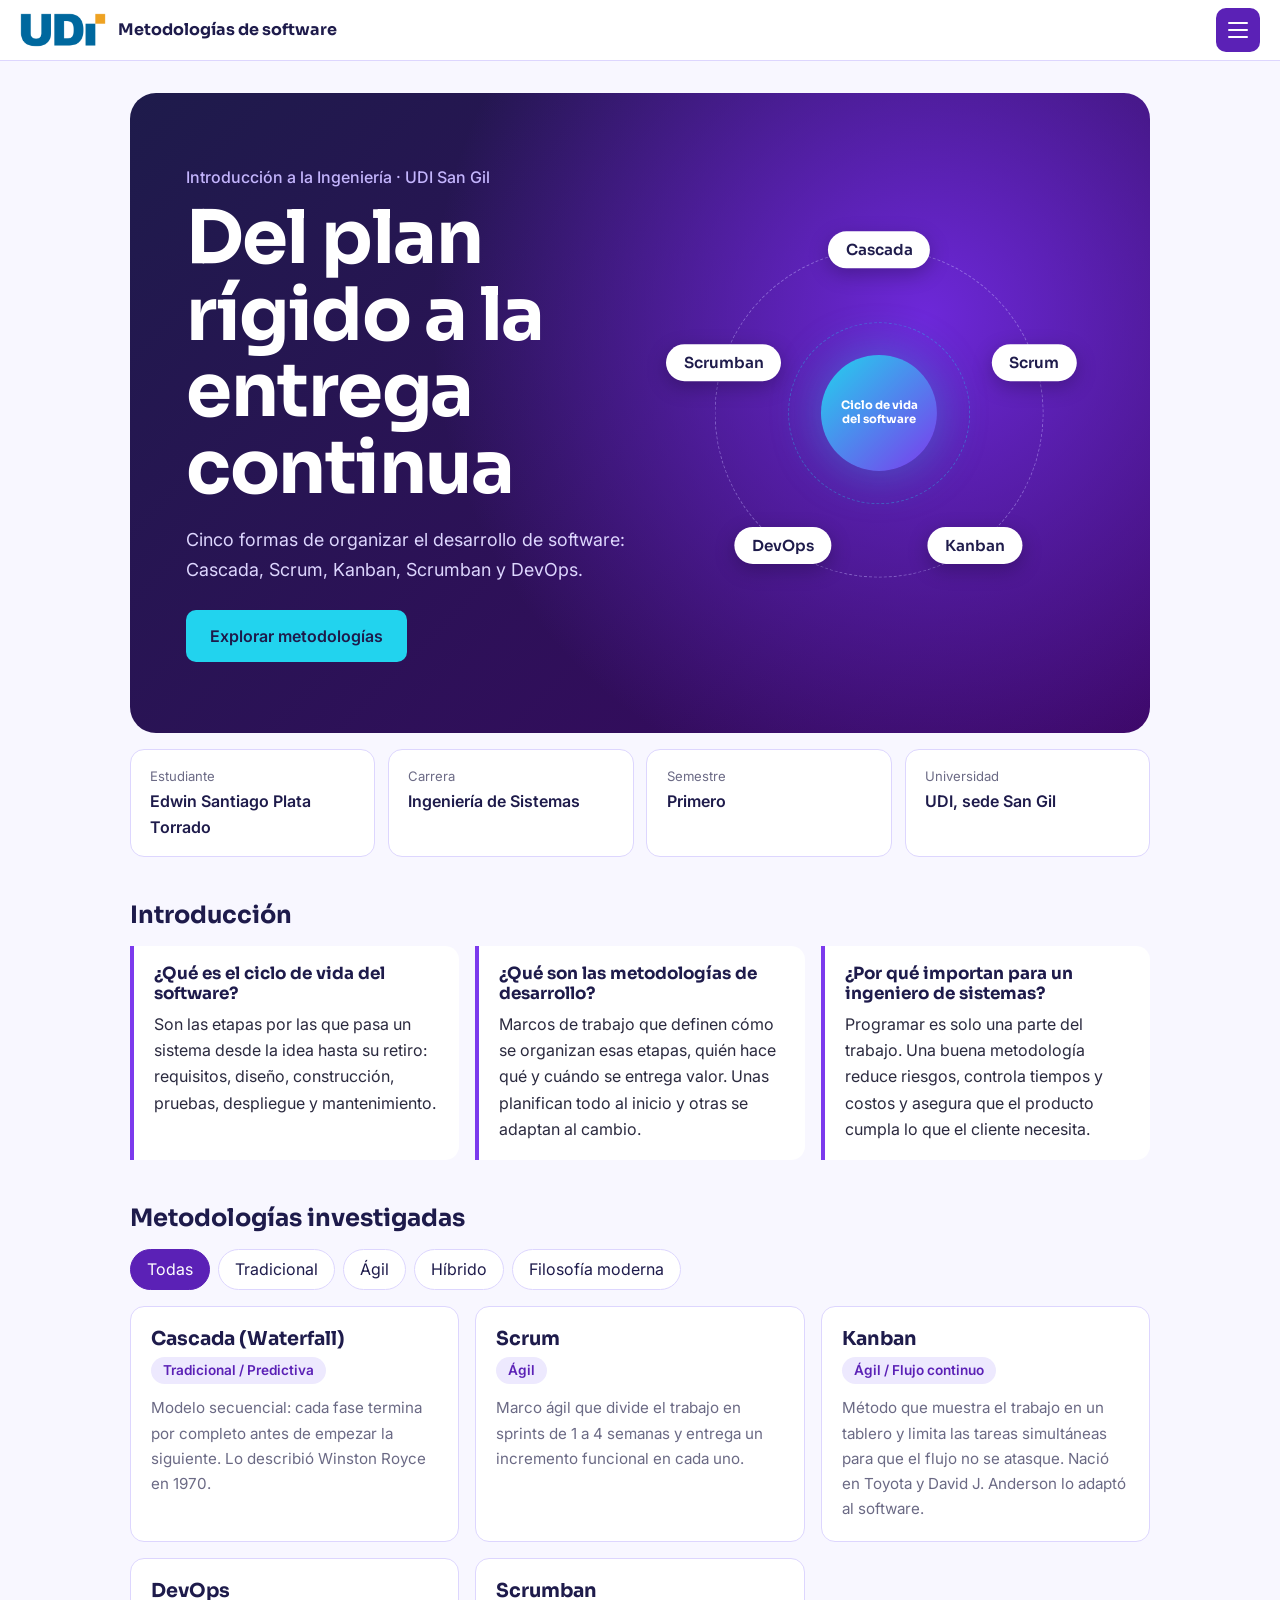
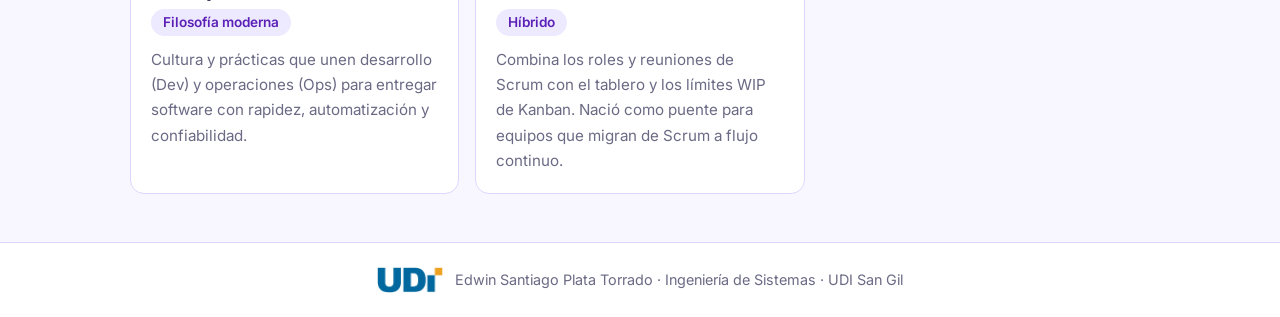
==== index.html @ 983fcc7c "Se hicieron las revisiones y modificaciones para subir el proyecto final a github." ====
<!DOCTYPE html>
<html lang="es">

<head>
    <meta charset="UTF-8">
    <meta name="viewport" content="width=device-width, initial-scale=1">
    <title>Inicio | Metodologías de software</title>
    <link rel="icon" type="image/png" href="assets/favicon.png">
    <link rel="preconnect" href="https://fonts.googleapis.com">
    <link rel="preconnect" href="https://fonts.gstatic.com" crossorigin>
    <link href="https://fonts.googleapis.com/css2?family=Sora:wght@500;700&family=Inter:wght@400;500;600&display=swap"
        rel="stylesheet">
    <link rel="stylesheet" href="css/base.css">
    <link rel="stylesheet" href="css/index.css">
</head>

<body>
    <header class="top">
        <a href="index.html" class="marca" aria-label="Ir al inicio">
            <img src="assets/udi-logo-recorte.png" alt="Logo de la UDI">
            <span>Metodologías de software</span>
        </a>
        <button id="burger" class="burger" aria-label="Abrir menú" aria-expanded="false"
            aria-controls="drawer"><i></i><i></i><i></i></button>
    </header>

    <div id="scrim" class="scrim"></div>
    <nav id="drawer" class="drawer" aria-label="Navegación principal">
        <label for="buscar" class="sr">Buscar en el sitio</label>
        <input id="buscar" type="search" placeholder="Buscar sprint, WIP, Scrum..." autocomplete="off">
        <div id="resultados" class="resultados"></div>
        <div class="lista">
            <a href="index.html" class="act" aria-current="page">Inicio</a>
            <span class="sep">Metodologías</span>
            <a href="cascada.html">Cascada (Waterfall)</a>
            <a href="scrum.html">Scrum</a>
            <a href="kanban.html">Kanban</a>
            <a href="devops.html">DevOps</a>
            <a href="scrumban.html">Scrumban</a>
            <span class="sep">Recursos</span>
            <a href="comparativa.html">Tabla comparativa</a>
            <a href="glosario.html">Glosario</a>
            <a href="referencias.html">Referencias</a>
        </div>
    </nav>

    <main>
        <section class="hero">
            <div class="hero-txt">
                <p class="lead">Introducción a la Ingeniería · UDI San Gil</p>
                <h1>Del plan rígido a la entrega continua</h1>
                <p>Cinco formas de organizar el desarrollo de software: Cascada, Scrum, Kanban, Scrumban y DevOps.</p>
                <a class="btn" href="#metodologias">Explorar metodologías</a>
            </div>
            <div class="orbita" aria-label="Las cinco metodologías en órbita">
                <div class="nucleo"><span>Ciclo de vida del software</span></div>
                <ul class="giro">
                    <li style="--i:0"><a href="cascada.html">Cascada</a></li>
                    <li style="--i:1"><a href="scrum.html">Scrum</a></li>
                    <li style="--i:2"><a href="kanban.html">Kanban</a></li>
                    <li style="--i:3"><a href="devops.html">DevOps</a></li>
                    <li style="--i:4"><a href="scrumban.html">Scrumban</a></li>
                </ul>
            </div>
        </section>
        <section class="ficha-fila" aria-label="Datos del estudiante">
            <div class="hv">
                <dl>
                    <dt>Estudiante</dt>
                    <dd>Edwin Santiago Plata Torrado</dd>
                </dl>
            </div>
            <div class="hv">
                <dl>
                    <dt>Carrera</dt>
                    <dd>Ingeniería de Sistemas</dd>
                </dl>
            </div>
            <div class="hv">
                <dl>
                    <dt>Semestre</dt>
                    <dd>Primero</dd>
                </dl>
            </div>
            <div class="hv">
                <dl>
                    <dt>Universidad</dt>
                    <dd>UDI, sede San Gil</dd>
                </dl>
            </div>
        </section>
        <section class="bloque">
            <h2>Introducción</h2>
            <div class="intro">
                <article class="hv">
                    <h3>¿Qué es el ciclo de vida del software?</h3>
                    <p>Son las etapas por las que pasa un sistema desde la idea hasta su retiro: requisitos, diseño,
                        construcción, pruebas, despliegue y mantenimiento.</p>
                </article>
                <article class="hv">
                    <h3>¿Qué son las metodologías de desarrollo?</h3>
                    <p>Marcos de trabajo que definen cómo se organizan esas etapas, quién hace qué y cuándo se entrega
                        valor. Unas planifican todo al inicio y otras se adaptan al cambio.</p>
                </article>
                <article class="hv">
                    <h3>¿Por qué importan para un ingeniero de sistemas?</h3>
                    <p>Programar es solo una parte del trabajo. Una buena metodología reduce riesgos, controla tiempos y
                        costos y asegura que el producto cumpla lo que el cliente necesita.</p>
                </article>
            </div>
        </section>
        <section class="bloque" id="metodologias">
            <h2>Metodologías investigadas</h2>
            <div class="chips" role="group" aria-label="Filtrar por enfoque"><button class="chip" data-g="Todas"
                    aria-pressed="true">Todas</button><button class="chip" data-g="Tradicional"
                    aria-pressed="false">Tradicional</button><button class="chip" data-g="Ágil"
                    aria-pressed="false">Ágil</button><button class="chip" data-g="Híbrido"
                    aria-pressed="false">Híbrido</button><button class="chip" data-g="Filosofía moderna"
                    aria-pressed="false">Filosofía moderna</button></div>
            <div class="grid"><a class="tarj" href="cascada.html" data-grupo="Tradicional">
                    <h3>Cascada (Waterfall)</h3><span class="tag">Tradicional / Predictiva</span>
                    <p>Modelo secuencial: cada fase termina por completo antes de empezar la siguiente. Lo describió
                        Winston Royce en 1970.</p>
                </a><a class="tarj" href="scrum.html" data-grupo="Ágil">
                    <h3>Scrum</h3><span class="tag">Ágil</span>
                    <p>Marco ágil que divide el trabajo en sprints de 1 a 4 semanas y entrega un incremento funcional en
                        cada uno.</p>
                </a><a class="tarj" href="kanban.html" data-grupo="Ágil">
                    <h3>Kanban</h3><span class="tag">Ágil / Flujo continuo</span>
                    <p>Método que muestra el trabajo en un tablero y limita las tareas simultáneas para que el flujo no
                        se atasque. Nació en Toyota y David J. Anderson lo adaptó al software.</p>
                </a><a class="tarj" href="devops.html" data-grupo="Filosofía moderna">
                    <h3>DevOps</h3><span class="tag">Filosofía moderna</span>
                    <p>Cultura y prácticas que unen desarrollo (Dev) y operaciones (Ops) para entregar software con
                        rapidez, automatización y confiabilidad.</p>
                </a><a class="tarj" href="scrumban.html" data-grupo="Híbrido">
                    <h3>Scrumban</h3><span class="tag">Híbrido</span>
                    <p>Combina los roles y reuniones de Scrum con el tablero y los límites WIP de Kanban. Nació como
                        puente para equipos que migran de Scrum a flujo continuo.</p>
                </a></div>
        </section>
    </main>

    <footer class="pie">
        <img src="assets/udi-logo-recorte.png" alt="">
        <p>Edwin Santiago Plata Torrado · Ingeniería de Sistemas · UDI San Gil</p>
    </footer>

    <script src="js/base.js"></script>
    <script src="js/index.js"></script>
</body>

</html>
---- css/base.css ----
:root{
  --tinta:#1E1B4B; --morado:#5B21B6; --violeta:#7C3AED; --lavanda:#EDE9FE; --niebla:#F8F7FF;
  --cian:#22D3EE; --texto:#2B2A3F; --suave:#6B6A85; --borde:#DDD6FE; --ok:#0F766E; --mal:#B4234B;
  --r:14px; --sombra:0 8px 24px rgba(91,33,182,.10);
}
*{box-sizing:border-box;margin:0}
html{scroll-behavior:smooth}
body{font-family:Inter,system-ui,sans-serif;color:var(--texto);background:var(--niebla);line-height:1.65;font-size:16px}
h1,h2,h3,h4{font-family:Sora,Inter,sans-serif;color:var(--tinta);line-height:1.2}
a{color:var(--morado)}
:focus-visible{outline:3px solid var(--cian);outline-offset:2px}
.sr{position:absolute;width:1px;height:1px;overflow:hidden;clip:rect(0 0 0 0)}

/* Encabezado */
.top{position:sticky;top:0;z-index:20;display:flex;align-items:center;justify-content:space-between;padding:.5rem 1.25rem;background:#fff;border-bottom:1px solid var(--borde)}
.marca{display:flex;align-items:center;gap:.75rem;text-decoration:none;color:var(--tinta);font-family:Sora,sans-serif;font-weight:700}
.marca img{height:34px;width:auto}
.burger{background:var(--morado);border:0;border-radius:10px;width:44px;height:44px;display:grid;place-content:center;gap:5px;cursor:pointer}
.burger i{display:block;width:20px;height:2px;background:#fff;border-radius:2px;transition:transform .25s}
.menu-abierto .burger i:nth-child(1){transform:translateY(7px) rotate(45deg)}
.menu-abierto .burger i:nth-child(2){opacity:0}
.menu-abierto .burger i:nth-child(3){transform:translateY(-7px) rotate(-45deg)}

/* Menú lateral con buscador */
.scrim{position:fixed;inset:0;background:rgba(30,27,75,.45);opacity:0;pointer-events:none;transition:opacity .25s;z-index:30}
.drawer{position:fixed;top:0;right:0;height:100%;width:min(340px,88vw);background:#fff;z-index:40;padding:1.25rem;overflow-y:auto;transform:translateX(100%);visibility:hidden;transition:transform .3s,visibility .3s;box-shadow:-12px 0 32px rgba(30,27,75,.18)}
.menu-abierto .drawer{transform:none;visibility:visible}
.menu-abierto .scrim{opacity:1;pointer-events:auto}
.drawer input,.filtro{width:100%;padding:.7rem 1rem;border:1.5px solid var(--borde);border-radius:10px;font:inherit;background:var(--niebla)}
.drawer input:focus,.filtro:focus{border-color:var(--violeta);outline:none;box-shadow:0 0 0 3px var(--lavanda)}
.resultados{margin:.5rem 0}
.resultados a{display:flex;justify-content:space-between;padding:.5rem .75rem;border-radius:8px;text-decoration:none;background:var(--lavanda);margin-bottom:.35rem;color:var(--tinta)}
.resultados small{color:var(--suave)}
.vacio{color:var(--suave);font-size:.9rem;padding:.5rem}
.lista a{display:block;padding:.6rem .75rem;border-radius:8px;text-decoration:none;color:var(--texto);border-left:3px solid transparent}
.lista a:hover{background:var(--niebla)}
.lista a.act{background:var(--lavanda);border-left-color:var(--violeta);font-weight:600;color:var(--morado)}
.sep{display:block;margin:1.1rem 0 .3rem;padding:0 .75rem;font-size:.85rem;color:var(--suave);font-weight:600}

/* Contenido */
main{max-width:1060px;margin:0 auto;padding:2rem 1.25rem 3rem;outline:none}
.bloque{margin-top:2.75rem}
.bloque>h2{font-size:1.5rem;margin-bottom:1rem}
.cab{padding:1.5rem 0 .5rem}
.cab h1{font-size:clamp(1.9rem,4vw,2.6rem);margin:.5rem 0}
.cab p{max-width:62ch;color:var(--suave);font-size:1.05rem}
.tag{display:inline-block;background:var(--lavanda);color:var(--morado);border-radius:99px;padding:.15rem .75rem;font-size:.85rem;font-weight:600}

/* Oscurecimiento al pasar el mouse*/
.hv{transition:background .3s,color .3s}
.hv:hover,.hv.on{background:var(--tinta);color:#fff}
.hv:hover :is(h2,h3,strong,span,p,li,dt,dd),.hv.on :is(h2,h3,strong,span,p,li,dt,dd){color:#fff;transition:color .3s}

.pie{display:flex;align-items:center;justify-content:center;gap:.8rem;padding:1.5rem 1rem;background:#fff;border-top:1px solid var(--borde);color:var(--suave);font-size:.9rem;text-align:center}
.pie img{height:26px}


.marca span{font-size:1rem}
@media (prefers-reduced-motion:reduce){*{transition:none!important;scroll-behavior:auto!important}}
---- css/index.css ----
.hero{display:grid;grid-template-columns:1.1fr 1fr;gap:2rem;align-items:center;min-height:min(80vh,640px);background:radial-gradient(circle at 78% 35%,#6D28D9 0,transparent 55%),linear-gradient(135deg,#1E1B4B,#3B0764);border-radius:26px;padding:clamp(1.5rem,5vw,3.5rem);color:#fff;overflow:hidden}
.hero .lead{color:#C4B5FD;font-weight:500}
.hero h1{color:#fff;font-size:clamp(2.4rem,6.5vw,4.6rem);line-height:1.04;letter-spacing:-.02em;margin:.6rem 0 1.2rem}
.hero-txt p:not(.lead){max-width:42ch;font-size:1.12rem;color:#DDD6FE}
.btn{display:inline-block;margin-top:1.6rem;background:var(--cian);color:var(--tinta);font-weight:600;padding:.8rem 1.5rem;border-radius:10px;text-decoration:none;transition:background .25s}
.btn:hover{background:#A5F3FC}
.orbita{--s:min(430px,84vw);--r:calc(var(--s)*.38);position:relative;width:var(--s);height:var(--s);justify-self:center}
.orbita::before,.orbita::after{content:"";position:absolute;border-radius:50%;border:1.5px dashed rgba(196,181,253,.45);top:50%;left:50%;translate:-50% -50%}
.orbita::before{width:calc(var(--r)*2);height:calc(var(--r)*2)}
.orbita::after{width:calc(var(--r)*1.1);height:calc(var(--r)*1.1);border-color:rgba(34,211,238,.35)}
.nucleo{position:absolute;top:50%;left:50%;translate:-50% -50%;width:calc(var(--s)*.27);height:calc(var(--s)*.27);border-radius:50%;background:linear-gradient(135deg,var(--cian),var(--violeta));display:grid;place-content:center;text-align:center;padding:.6rem;font:700 .72rem/1.2 Sora,sans-serif;color:#fff;box-shadow:0 0 50px rgba(34,211,238,.35)}
.giro{position:absolute;inset:0;padding:0;list-style:none;animation:giro 50s linear infinite}
.giro li{--a:calc(var(--i)*72deg - 90deg);position:absolute;top:50%;left:50%;transform:translate(-50%,-50%) rotate(var(--a)) translateX(var(--r)) rotate(calc(var(--a)*-1))}
.giro a{display:block;background:#fff;color:var(--tinta);font:600 .95rem Sora,sans-serif;padding:.55rem 1.1rem;border-radius:99px;text-decoration:none;box-shadow:0 6px 20px rgba(0,0,0,.25);animation:giro 50s linear infinite reverse;transition:background .25s}
.giro a:hover{background:var(--cian)}
.orbita:hover .giro,.orbita:hover .giro a{animation-play-state:paused}
@keyframes giro{to{transform:rotate(360deg)}}
.ficha-fila{display:grid;grid-template-columns:repeat(auto-fit,minmax(200px,1fr));gap:.8rem;margin-top:1rem}
.ficha-fila>div{background:#fff;border:1px solid var(--borde);border-radius:var(--r);padding:1rem 1.2rem}
.ficha-fila dt{font-size:.82rem;color:var(--suave)}
.ficha-fila dd{font-weight:600;color:var(--tinta)}
.intro{display:grid;gap:1rem;grid-template-columns:repeat(auto-fit,minmax(250px,1fr))}
.intro article{background:#fff;border-left:4px solid var(--violeta);padding:1.1rem 1.25rem;border-radius:0 var(--r) var(--r) 0}
.intro h3{font-size:1.05rem;margin-bottom:.4rem}
.grid{display:grid;gap:1rem;grid-template-columns:repeat(auto-fit,minmax(280px,1fr))}
.tarj{display:block;background:#fff;border:1px solid var(--borde);border-radius:var(--r);padding:1.25rem;text-decoration:none;color:var(--texto);transition:border-color .2s,transform .2s}
.tarj:hover{border-color:var(--violeta);transform:translateY(-3px)}
.tarj h3{font-size:1.2rem;margin-bottom:.4rem}
.tarj p{margin-top:.7rem;font-size:.95rem;color:var(--suave)}

.chips{display:flex;flex-wrap:wrap;gap:.5rem;margin-bottom:1rem}
.chip{border:1.5px solid var(--borde);background:#fff;color:var(--tinta);padding:.4rem 1rem;border-radius:99px;font:inherit;cursor:pointer}
.chip[aria-pressed="true"]{background:var(--morado);border-color:var(--morado);color:#fff}
.tarj[hidden]{display:none}
@media (max-width:760px){.hero{grid-template-columns:1fr;min-height:0}}
@media (prefers-reduced-motion:reduce){.giro,.giro a{animation:none}}
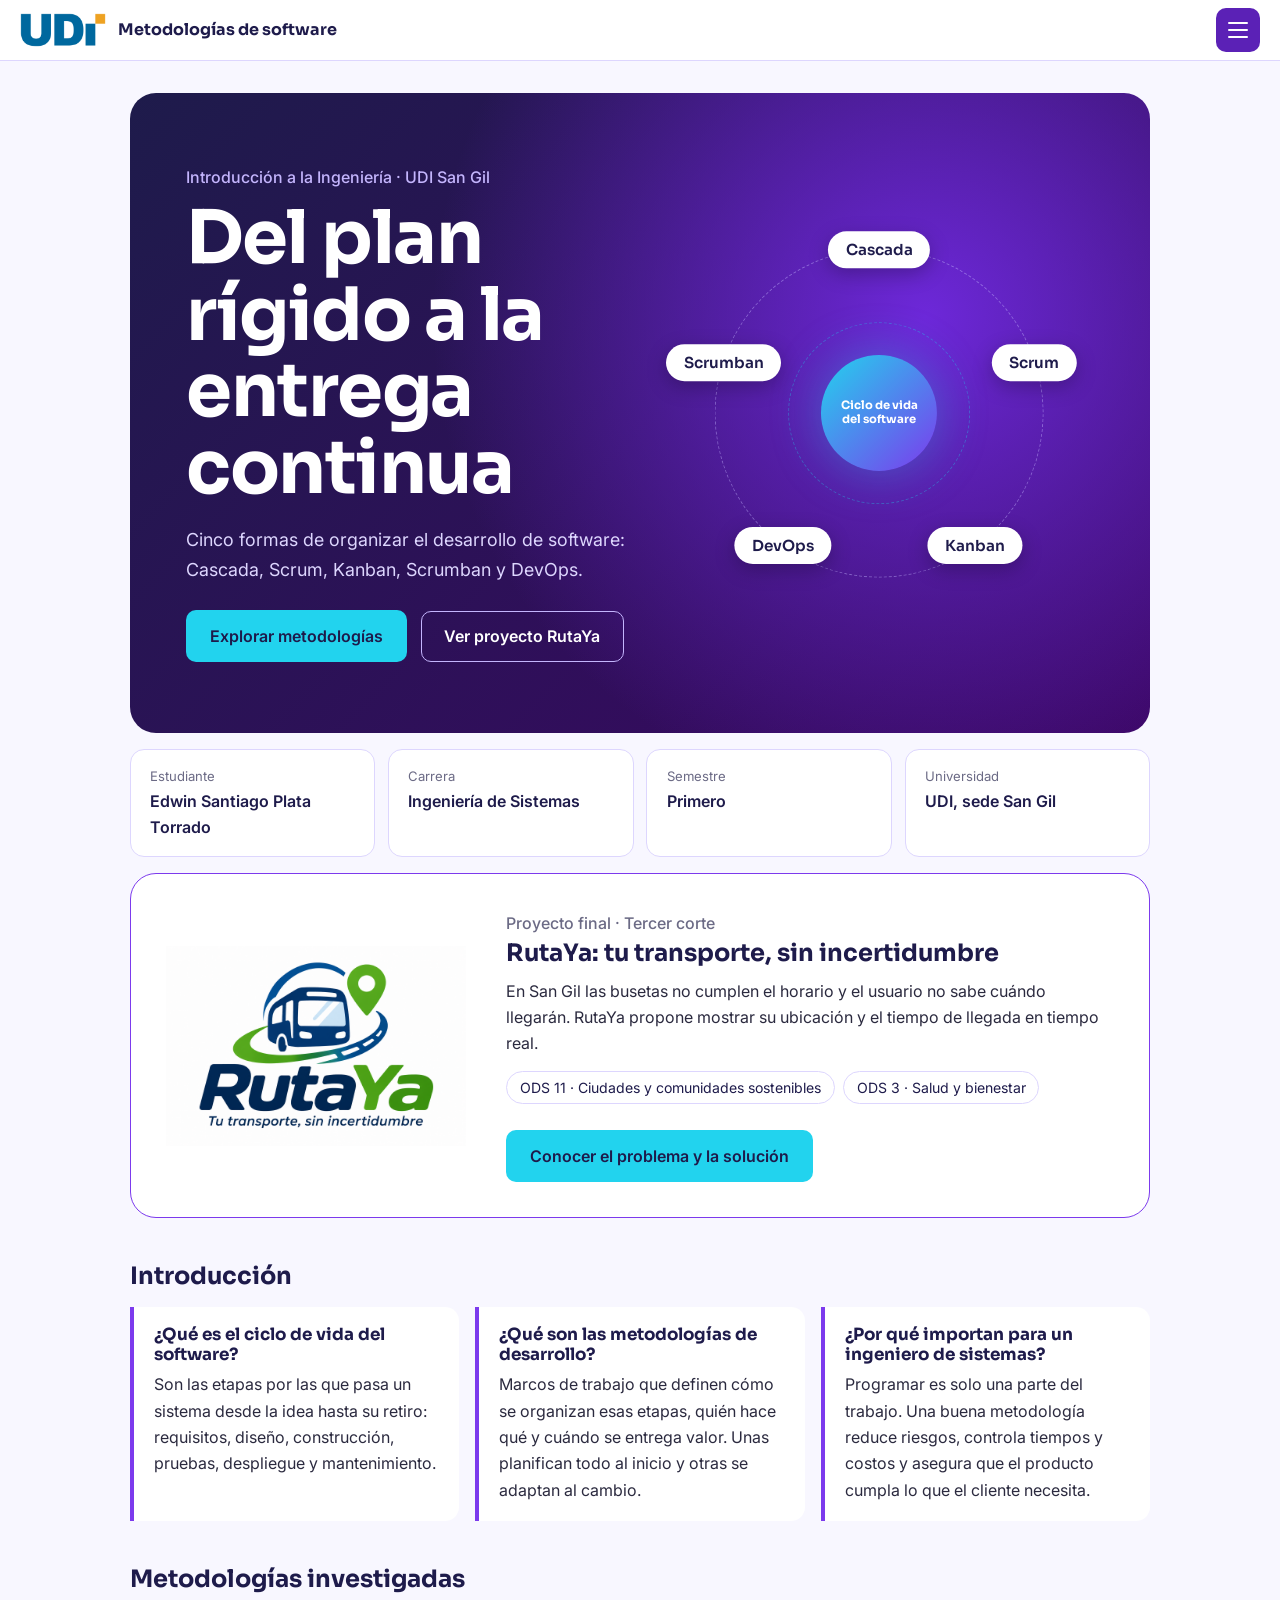
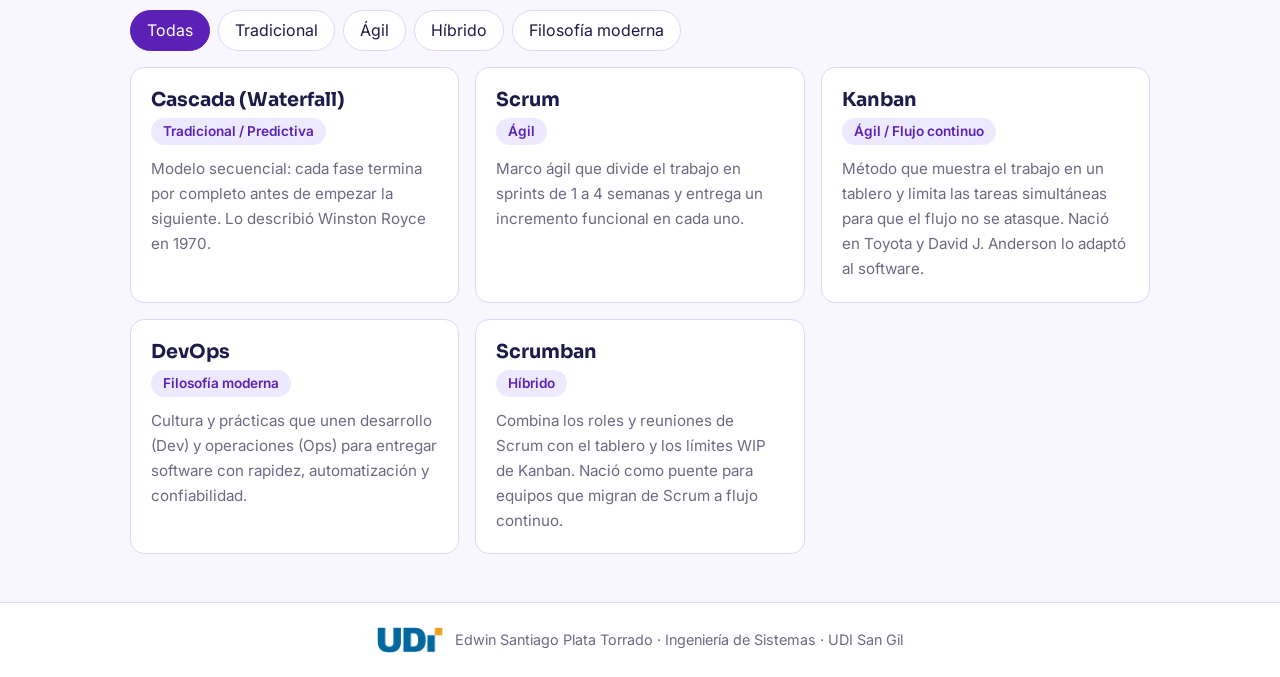
==== commit 740483cc: "Se realizaron los nuevos ajustes para el trabajo del tercer corte." ====
--- a/index.html
+++ b/index.html
@@ -37,6 +37,8 @@
             <a href="kanban.html">Kanban</a>
             <a href="devops.html">DevOps</a>
             <a href="scrumban.html">Scrumban</a>
+            <span class="sep">Proyecto final</span>
+            <a href="problema.html">Problema · RutaYa</a>
             <span class="sep">Recursos</span>
             <a href="comparativa.html">Tabla comparativa</a>
             <a href="glosario.html">Glosario</a>
@@ -51,6 +53,7 @@
                 <h1>Del plan rígido a la entrega continua</h1>
                 <p>Cinco formas de organizar el desarrollo de software: Cascada, Scrum, Kanban, Scrumban y DevOps.</p>
                 <a class="btn" href="#metodologias">Explorar metodologías</a>
+                <a class="btn sec" href="problema.html">Ver proyecto RutaYa</a>
             </div>
             <div class="orbita" aria-label="Las cinco metodologías en órbita">
                 <div class="nucleo"><span>Ciclo de vida del software</span></div>
@@ -87,6 +90,18 @@
                     <dt>Universidad</dt>
                     <dd>UDI, sede San Gil</dd>
                 </dl>
+            </div>
+        </section>
+        <section class="proyecto" aria-labelledby="t-proyecto">
+            <img src="assets/rutaya-logo.png" alt="Logo de RutaYa: una buseta con un marcador de ubicación">
+            <div>
+                <p class="lead">Proyecto final · Tercer corte</p>
+                <h2 id="t-proyecto">RutaYa: tu transporte, sin incertidumbre</h2>
+                <p>En San Gil las busetas no cumplen el horario y el usuario no sabe cuándo llegarán. RutaYa propone
+                    mostrar su ubicación y el tiempo de llegada en tiempo real.</p>
+                <p class="ods-mini"><span>ODS 11 · Ciudades y comunidades sostenibles</span><span>ODS 3 · Salud y
+                        bienestar</span></p>
+                <a class="btn" href="problema.html">Conocer el problema y la solución</a>
             </div>
         </section>
         <section class="bloque">
--- a/css/base.css
+++ b/css/base.css
@@ -21,7 +21,7 @@
 .menu-abierto .burger i:nth-child(2){opacity:0}
 .menu-abierto .burger i:nth-child(3){transform:translateY(-7px) rotate(-45deg)}
 
-/* Menú lateral con buscador */
+/* Menú lateral */
 .scrim{position:fixed;inset:0;background:rgba(30,27,75,.45);opacity:0;pointer-events:none;transition:opacity .25s;z-index:30}
 .drawer{position:fixed;top:0;right:0;height:100%;width:min(340px,88vw);background:#fff;z-index:40;padding:1.25rem;overflow-y:auto;transform:translateX(100%);visibility:hidden;transition:transform .3s,visibility .3s;box-shadow:-12px 0 32px rgba(30,27,75,.18)}
 .menu-abierto .drawer{transform:none;visibility:visible}
--- a/css/index.css
+++ b/css/index.css
@@ -34,3 +34,15 @@
 .tarj[hidden]{display:none}
 @media (max-width:760px){.hero{grid-template-columns:1fr;min-height:0}}
 @media (prefers-reduced-motion:reduce){.giro,.giro a{animation:none}}
+
+/* Botón secundario del hero y bloque destacado del proyecto RutaYa */
+.btn.sec{background:transparent;color:#fff;border:1.5px solid #C4B5FD;margin-left:.6rem;padding:calc(.8rem - 1.5px) calc(1.5rem - 1.5px)}
+.btn.sec:hover{background:rgba(255,255,255,.12)}
+.proyecto{display:grid;grid-template-columns:minmax(180px,300px) 1fr;gap:clamp(1rem,4vw,2.5rem);align-items:center;margin-top:1rem;background:#fff;border:1.5px solid var(--violeta);border-radius:26px;padding:clamp(1.2rem,3.5vw,2.2rem)}
+.proyecto img{width:100%;height:auto;display:block}
+.proyecto .lead{color:var(--suave);font-weight:500;margin-bottom:.2rem}
+.proyecto h2{margin-bottom:.6rem}
+.proyecto p{max-width:60ch}
+.ods-mini{display:flex;flex-wrap:wrap;gap:.5rem;margin:.9rem 0 0}
+.ods-mini span{border:1.5px solid var(--borde);border-radius:99px;padding:.25rem .8rem;font-size:.88rem;color:var(--tinta)}
+@media (max-width:760px){.proyecto{grid-template-columns:1fr}.proyecto img{max-width:260px}.btn.sec{margin-left:0}}
